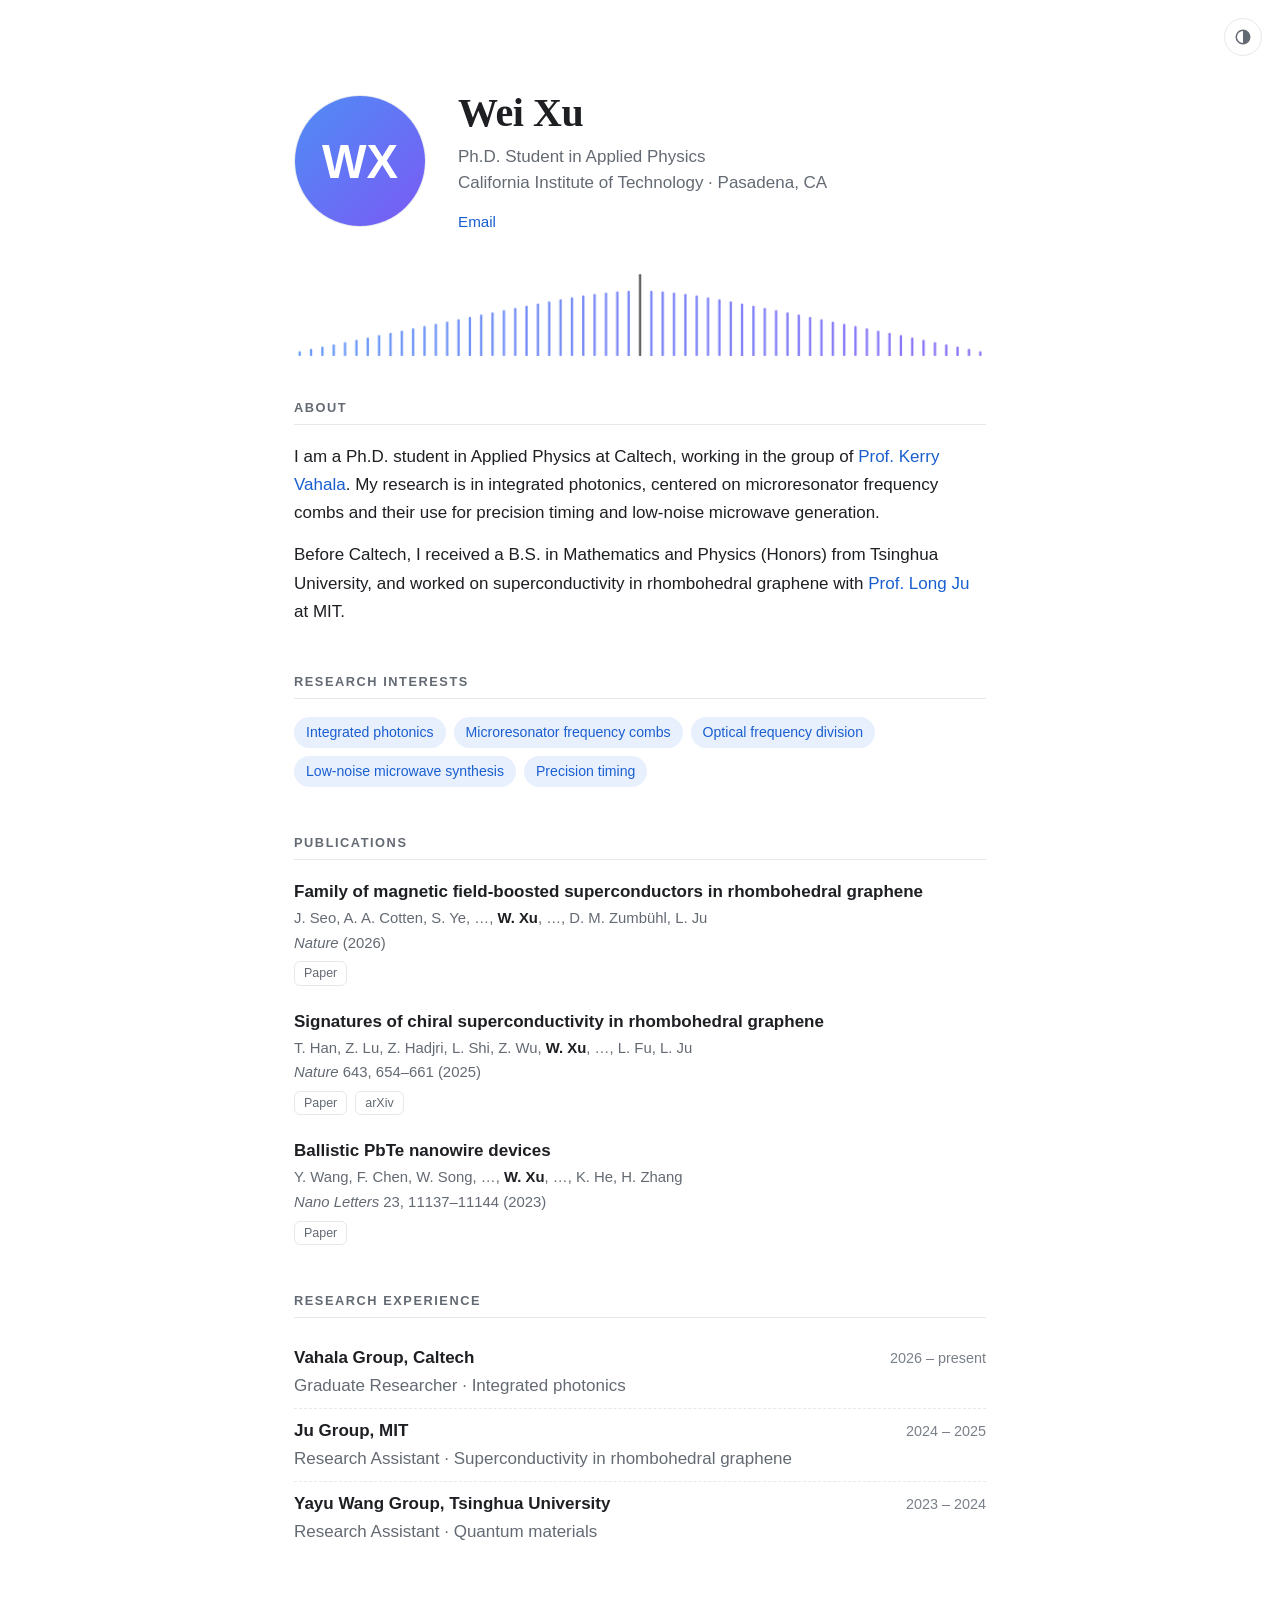
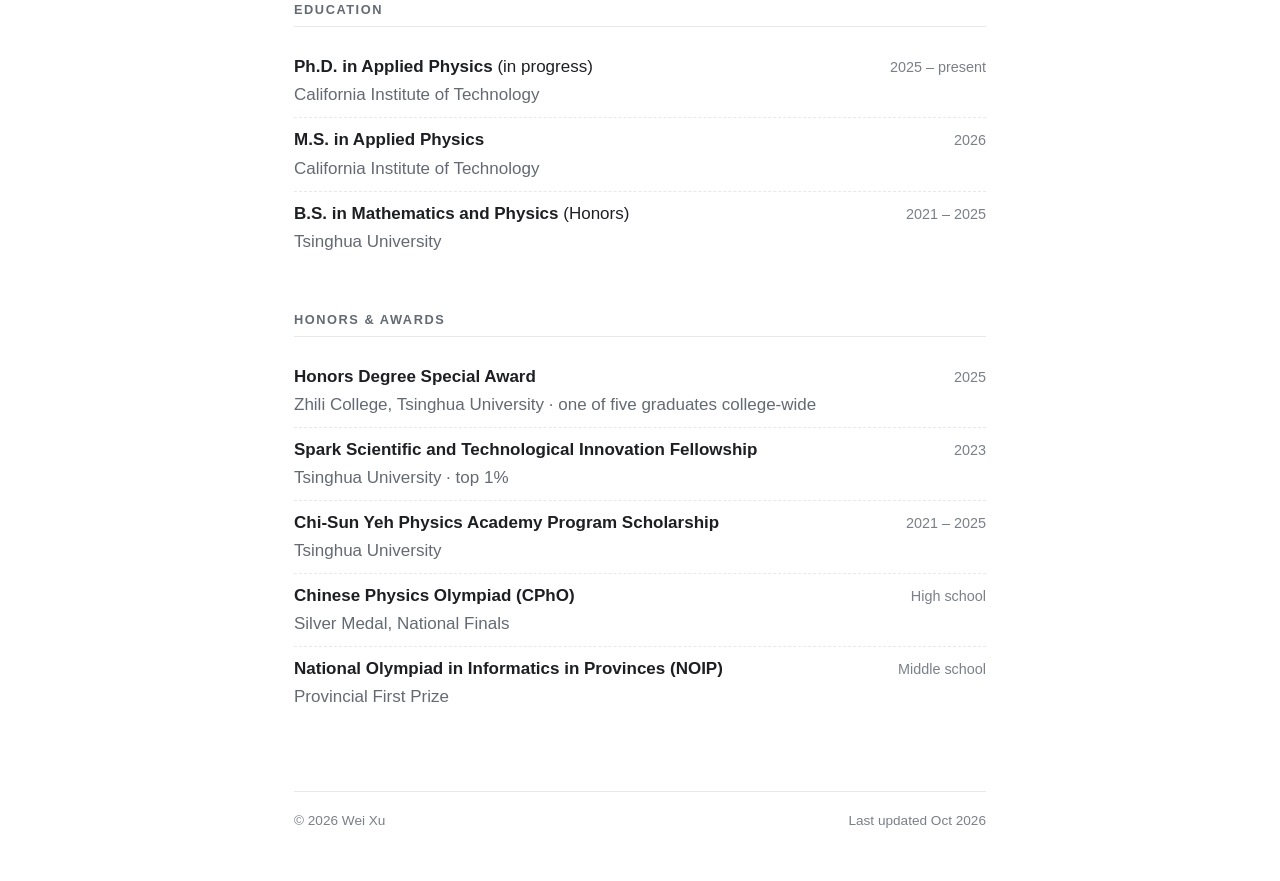
==== index.html @ b60758b2 "Add frequency-comb motif, serif name, fuller header, share tags Co-Authored-By: Claude Opus 5.5 <nor" ====
<!doctype html>
<html lang="en">
<head>
  <meta charset="utf-8">
  <meta name="viewport" content="width=device-width, initial-scale=1">
  <title>Wei Xu · Caltech Applied Physics</title>
  <meta name="description" content="Wei Xu, Ph.D. student in Applied Physics at Caltech, working on integrated photonics and microresonator frequency combs.">
  <meta property="og:type" content="website">
  <meta property="og:url" content="https://its-vv.github.io/">
  <meta property="og:title" content="Wei Xu · Caltech Applied Physics">
  <meta property="og:description" content="Ph.D. student in Applied Physics at Caltech, working on integrated photonics and microresonator frequency combs.">
  <meta name="twitter:card" content="summary">
  <link rel="icon" href="assets/favicon.svg" type="image/svg+xml">
  <link rel="stylesheet" href="assets/style.css">
  <script>
    // Apply a saved theme choice before first paint to avoid a flash.
    (function () {
      var t = localStorage.getItem("theme");
      if (t === "light" || t === "dark") document.documentElement.dataset.theme = t;
    })();
  </script>
</head>
<body>
  <button class="theme-toggle" type="button" aria-label="Toggle dark mode" title="Toggle dark mode">
    <svg viewBox="0 0 24 24" width="18" height="18" aria-hidden="true">
      <circle cx="12" cy="12" r="9" fill="none" stroke="currentColor" stroke-width="2"/>
      <path d="M12 3a9 9 0 0 1 0 18z" fill="currentColor"/>
    </svg>
  </button>

  <main>
    <!-- ============ HEADER ============ -->
    <header class="intro">
      <!-- Replace assets/avatar.svg with your photo, e.g. assets/photo.jpg -->
      <img class="avatar" src="assets/avatar.svg" alt="Wei Xu" width="132" height="132">
      <div>
        <h1>Wei Xu</h1>
        <p class="role">Ph.D. Student in Applied Physics<br>California Institute of Technology · <span class="nowrap">Pasadena, CA</span></p>
        <nav class="links" aria-label="Profiles">
          <!-- Address is assembled by script below to keep it away from simple scrapers. -->
          <a class="email" href="#" data-user="wxu3" data-domain="caltech.edu">Email</a>
        </nav>
      </div>
    </header>

    <!-- Decorative soliton-comb spectrum, drawn by the script at the bottom. -->
    <svg class="comb" aria-hidden="true" focusable="false"></svg>

    <!-- ============ ABOUT ============ -->
    <section id="about">
      <h2>About</h2>
      <p>
        I am a Ph.D. student in Applied Physics at Caltech, working in the group of
        <a href="https://www.vahala.caltech.edu/">Prof. Kerry Vahala</a>. My research is in
        integrated photonics, centered on microresonator frequency combs and their use for
        precision timing and low-noise microwave generation.
      </p>
      <p>
        Before Caltech, I received a B.S. in Mathematics and Physics (Honors) from Tsinghua
        University, and worked on superconductivity in rhombohedral graphene with
        <a href="https://physics.mit.edu/faculty/long-ju/">Prof. Long Ju</a> at MIT.
      </p>
    </section>

    <!-- ============ RESEARCH INTERESTS ============ -->
    <section id="interests">
      <h2>Research Interests</h2>
      <ul class="tags">
        <li>Integrated photonics</li>
        <li>Microresonator frequency combs</li>
        <li>Optical frequency division</li>
        <li>Low-noise microwave synthesis</li>
        <li>Precision timing</li>
      </ul>
    </section>

    <!-- ============ PUBLICATIONS ============ -->
    <section id="publications">
      <h2>Publications</h2>
      <ol class="pubs">
        <li>
          <a class="pub-title" href="https://doi.org/10.1038/s41586-026-10815-x">Family of magnetic field-boosted superconductors in rhombohedral graphene</a>
          <div class="pub-authors">J. Seo, A. A. Cotten, S. Ye, …, <strong>W. Xu</strong>, …, D. M. Zumbühl, L. Ju</div>
          <div class="pub-venue"><em>Nature</em> (2026)</div>
          <div class="pub-links"><a href="https://doi.org/10.1038/s41586-026-10815-x">Paper</a></div>
        </li>
        <li>
          <a class="pub-title" href="https://doi.org/10.1038/s41586-025-09169-7">Signatures of chiral superconductivity in rhombohedral graphene</a>
          <div class="pub-authors">T. Han, Z. Lu, Z. Hadjri, L. Shi, Z. Wu, <strong>W. Xu</strong>, …, L. Fu, L. Ju</div>
          <div class="pub-venue"><em>Nature</em> 643, 654–661 (2025)</div>
          <div class="pub-links"><a href="https://doi.org/10.1038/s41586-025-09169-7">Paper</a><a href="https://arxiv.org/abs/2408.15233">arXiv</a></div>
        </li>
        <li>
          <a class="pub-title" href="https://doi.org/10.1021/acs.nanolett.3c03604">Ballistic PbTe nanowire devices</a>
          <div class="pub-authors">Y. Wang, F. Chen, W. Song, …, <strong>W. Xu</strong>, …, K. He, H. Zhang</div>
          <div class="pub-venue"><em>Nano Letters</em> 23, 11137–11144 (2023)</div>
          <div class="pub-links"><a href="https://doi.org/10.1021/acs.nanolett.3c03604">Paper</a></div>
        </li>
      </ol>
    </section>

    <!-- ============ RESEARCH EXPERIENCE ============ -->
    <section id="experience">
      <h2>Research Experience</h2>
      <ul class="timeline">
        <li>
          <div><strong>Vahala Group, Caltech</strong><br><span class="muted">Graduate Researcher · Integrated photonics</span></div>
          <span class="years">2026 – present</span>
        </li>
        <li>
          <div><strong>Ju Group, MIT</strong><br><span class="muted">Research Assistant · Superconductivity in rhombohedral graphene</span></div>
          <span class="years">2024 – 2025</span>
        </li>
        <li>
          <div><strong>Yayu Wang Group, Tsinghua University</strong><br><span class="muted">Research Assistant · Quantum materials</span></div>
          <span class="years">2023 – 2024</span>
        </li>
      </ul>
    </section>

    <!-- ============ EDUCATION ============ -->
    <section id="education">
      <h2>Education</h2>
      <ul class="timeline">
        <li>
          <div><strong>Ph.D. in Applied Physics</strong> (in progress)<br><span class="muted">California Institute of Technology</span></div>
          <span class="years">2025 – present</span>
        </li>
        <li>
          <div><strong>M.S. in Applied Physics</strong><br><span class="muted">California Institute of Technology</span></div>
          <span class="years">2026</span>
        </li>
        <li>
          <div><strong>B.S. in Mathematics and Physics</strong> (Honors)<br><span class="muted">Tsinghua University</span></div>
          <span class="years">2021 – 2025</span>
        </li>
      </ul>
    </section>

    <!-- ============ HONORS ============ -->
    <section id="honors">
      <h2>Honors &amp; Awards</h2>
      <ul class="timeline">
        <li>
          <div><strong>Honors Degree Special Award</strong><br><span class="muted">Zhili College, Tsinghua University · one of five graduates college-wide</span></div>
          <span class="years">2025</span>
        </li>
        <li>
          <div><strong>Spark Scientific and Technological Innovation Fellowship</strong><br><span class="muted">Tsinghua University · top 1%</span></div>
          <span class="years">2023</span>
        </li>
        <li>
          <div><strong>Chi-Sun Yeh Physics Academy Program Scholarship</strong><br><span class="muted">Tsinghua University</span></div>
          <span class="years">2021 – 2025</span>
        </li>
        <li>
          <div><strong>Chinese Physics Olympiad (CPhO)</strong><br><span class="muted">Silver Medal, National Finals</span></div>
          <span class="years">High school</span>
        </li>
        <li>
          <div><strong>National Olympiad in Informatics in Provinces (NOIP)</strong><br><span class="muted">Provincial First Prize</span></div>
          <span class="years">Middle school</span>
        </li>
      </ul>
    </section>

    <footer>
      <span>© 2026 Wei Xu</span>
      <span>Last updated Oct 2026</span>
    </footer>
  </main>

  <script>
    // Soliton microcomb spectrum: sech^2 envelope on a dB scale, with the pump line on top.
    (function () {
      var svg = document.querySelector(".comb");
      var ns = "http://www.w3.org/2000/svg";
      var N = 61, W = 740, H = 88, mid = (N - 1) / 2;
      var width = 5, range = 50; // envelope width in lines, plotted dynamic range in dB
      svg.setAttribute("viewBox", "0 0 " + W + " " + H);
      svg.innerHTML =
        '<defs><linearGradient id="comb-fill" gradientUnits="userSpaceOnUse" x1="0" y1="0" x2="' + W + '" y2="0">' +
        '<stop offset="0" stop-color="#4f8df5"/><stop offset="1" stop-color="#7a5af5"/></linearGradient></defs>';
      for (var i = 0; i < N; i++) {
        var sech = 1 / Math.cosh((i - mid) / width);
        var dB = 20 * Math.log10(sech);
        var h = i === mid ? H : Math.max(3, 0.8 * H * (1 + dB / range));
        var r = document.createElementNS(ns, "rect");
        r.setAttribute("x", ((i + 0.5) * W / N - 1.25).toFixed(1));
        r.setAttribute("y", (H - h).toFixed(1));
        r.setAttribute("width", 2.5);
        r.setAttribute("height", h.toFixed(1));
        r.setAttribute("rx", 1.25);
        if (i === mid) r.setAttribute("class", "pump");
        r.style.animationDelay = Math.abs(i - mid) * 22 + "ms";
        svg.appendChild(r);
      }
    })();

    document.querySelectorAll("a.email").forEach(function (a) {
      a.href = "mailto:" + a.dataset.user + "@" + a.dataset.domain;
    });

    document.querySelector(".theme-toggle").addEventListener("click", function () {
      var root = document.documentElement;
      var current = root.dataset.theme ||
        (matchMedia("(prefers-color-scheme: dark)").matches ? "dark" : "light");
      var next = current === "dark" ? "light" : "dark";
      root.dataset.theme = next;
      localStorage.setItem("theme", next);
    });
  </script>
</body>
</html>
---- assets/style.css ----
/* ---------- Theme ---------- */
:root {
  --bg: #ffffff;
  --fg: #1d1f23;
  --muted: #646a73;
  --faint: #7a8089;
  --border: #e6e8eb;
  --card: #f6f7f9;
  --card-hover: #eef1f5;
  --accent: #1a5fd0;
  --accent-soft: #e8f0fd;
  color-scheme: light;
}

@media (prefers-color-scheme: dark) {
  :root:not([data-theme="light"]) {
    --bg: #111317;
    --fg: #e4e6ea;
    --muted: #a0a6af;
    --faint: #848a93;
    --border: #262a31;
    --card: #181b20;
    --card-hover: #1f232a;
    --accent: #7cacf8;
    --accent-soft: #1b2a42;
    color-scheme: dark;
  }
}

:root[data-theme="dark"] {
  --bg: #111317;
  --fg: #e4e6ea;
  --muted: #a0a6af;
  --faint: #848a93;
  --border: #262a31;
  --card: #181b20;
  --card-hover: #1f232a;
  --accent: #7cacf8;
  --accent-soft: #1b2a42;
  color-scheme: dark;
}

/* ---------- Base ---------- */
*,
*::before,
*::after { box-sizing: border-box; }

html { -webkit-text-size-adjust: 100%; }

body {
  margin: 0;
  background: var(--bg);
  color: var(--fg);
  font: 17px/1.65 -apple-system, BlinkMacSystemFont, "Segoe UI", "Inter", "Helvetica Neue", Arial, sans-serif;
  -webkit-font-smoothing: antialiased;
  transition: background-color 0.2s, color 0.2s;
}

main {
  max-width: 740px;
  margin: 0 auto;
  padding: 88px 24px 48px;
}

a {
  color: var(--accent);
  text-decoration: none;
}
a:hover { text-decoration: underline; text-underline-offset: 3px; }

h1, h2, h3 { line-height: 1.25; }

.muted { color: var(--muted); }
.nowrap { white-space: nowrap; }

/* ---------- Theme toggle ---------- */
.theme-toggle {
  position: absolute;
  top: 18px;
  right: 18px;
  width: 38px;
  height: 38px;
  display: grid;
  place-items: center;
  border: 1px solid var(--border);
  border-radius: 50%;
  background: var(--bg);
  color: var(--muted);
  cursor: pointer;
  transition: color 0.2s, border-color 0.2s;
}
.theme-toggle:hover { color: var(--fg); border-color: var(--faint); }

/* ---------- Header ---------- */
.intro {
  display: flex;
  align-items: center;
  gap: 32px;
  margin-bottom: 40px;
}

/* Frequency-comb divider */
.comb {
  display: block;
  width: 100%;
  height: auto;
  margin-bottom: 44px;
}
.comb rect {
  fill: url(#comb-fill);
  opacity: 0.85;
  transform-box: fill-box;
  transform-origin: bottom;
  animation: comb-grow 0.7s cubic-bezier(0.2, 0.7, 0.2, 1) both;
}
.comb rect.pump { fill: var(--fg); opacity: 0.7; }
@keyframes comb-grow { from { transform: scaleY(0); } }
@media (prefers-reduced-motion: reduce) {
  .comb rect { animation: none; }
}

.avatar {
  flex: none;
  width: 132px;
  height: 132px;
  border-radius: 50%;
  object-fit: cover;
  border: 1px solid var(--border);
}

.intro h1 {
  margin: 0 0 6px;
  font-family: "Iowan Old Style", "Palatino Linotype", Palatino, Charter, Georgia, serif;
  font-size: 2.5rem;
  font-weight: 600;
  letter-spacing: -0.01em;
}

.role {
  margin: 0 0 14px;
  color: var(--muted);
  line-height: 1.5;
}

.links {
  display: flex;
  flex-wrap: wrap;
  gap: 6px 18px;
  font-size: 0.95rem;
  font-weight: 500;
}

/* ---------- Sections ---------- */
section { margin-bottom: 48px; }

section h2 {
  margin: 0 0 18px;
  padding-bottom: 8px;
  border-bottom: 1px solid var(--border);
  font-size: 0.8rem;
  font-weight: 600;
  letter-spacing: 0.12em;
  text-transform: uppercase;
  color: var(--muted);
}

section p { margin: 0 0 14px; }

ul, ol { margin: 0; padding: 0; list-style: none; }

/* Interests */
.tags {
  display: flex;
  flex-wrap: wrap;
  gap: 8px;
}
.tags li {
  padding: 4px 12px;
  border-radius: 999px;
  background: var(--accent-soft);
  color: var(--accent);
  font-size: 0.88rem;
  font-weight: 500;
}

/* Publications */
.pubs li { margin-bottom: 22px; }
.pubs li:last-child { margin-bottom: 0; }

.pub-title {
  color: var(--fg);
  font-weight: 600;
}
.pub-title:hover { color: var(--accent); }

.pub-authors,
.pub-venue {
  color: var(--muted);
  font-size: 0.93rem;
}
.pub-authors strong { color: var(--fg); font-weight: 600; }

.pub-links {
  display: flex;
  gap: 8px;
  margin-top: 6px;
}
.pub-links a {
  padding: 1px 9px;
  border: 1px solid var(--border);
  border-radius: 6px;
  font-size: 0.78rem;
  font-weight: 500;
  color: var(--muted);
}
.pub-links a:hover {
  border-color: var(--accent);
  color: var(--accent);
  text-decoration: none;
}

/* Experience / Education / Honors */
.timeline li {
  display: flex;
  justify-content: space-between;
  align-items: baseline;
  gap: 16px;
  padding: 8px 0;
}
.timeline li + li { border-top: 1px dashed var(--border); }
.years {
  flex: none;
  color: var(--faint);
  font-size: 0.9rem;
  font-variant-numeric: tabular-nums;
}

/* Footer */
footer {
  display: flex;
  justify-content: space-between;
  margin-top: 72px;
  padding-top: 18px;
  border-top: 1px solid var(--border);
  color: var(--faint);
  font-size: 0.85rem;
}

/* ---------- Small screens ---------- */
@media (max-width: 600px) {
  body { font-size: 16px; }
  main { padding-top: 72px; }
  .intro {
    flex-direction: column;
    align-items: flex-start;
    gap: 20px;
    margin-bottom: 44px;
  }
  .avatar { width: 108px; height: 108px; }
  .intro h1 { font-size: 2.2rem; }
  .comb { margin-bottom: 40px; }
  .timeline li { flex-direction: column; gap: 2px; }
  footer { flex-direction: column; gap: 4px; }
}
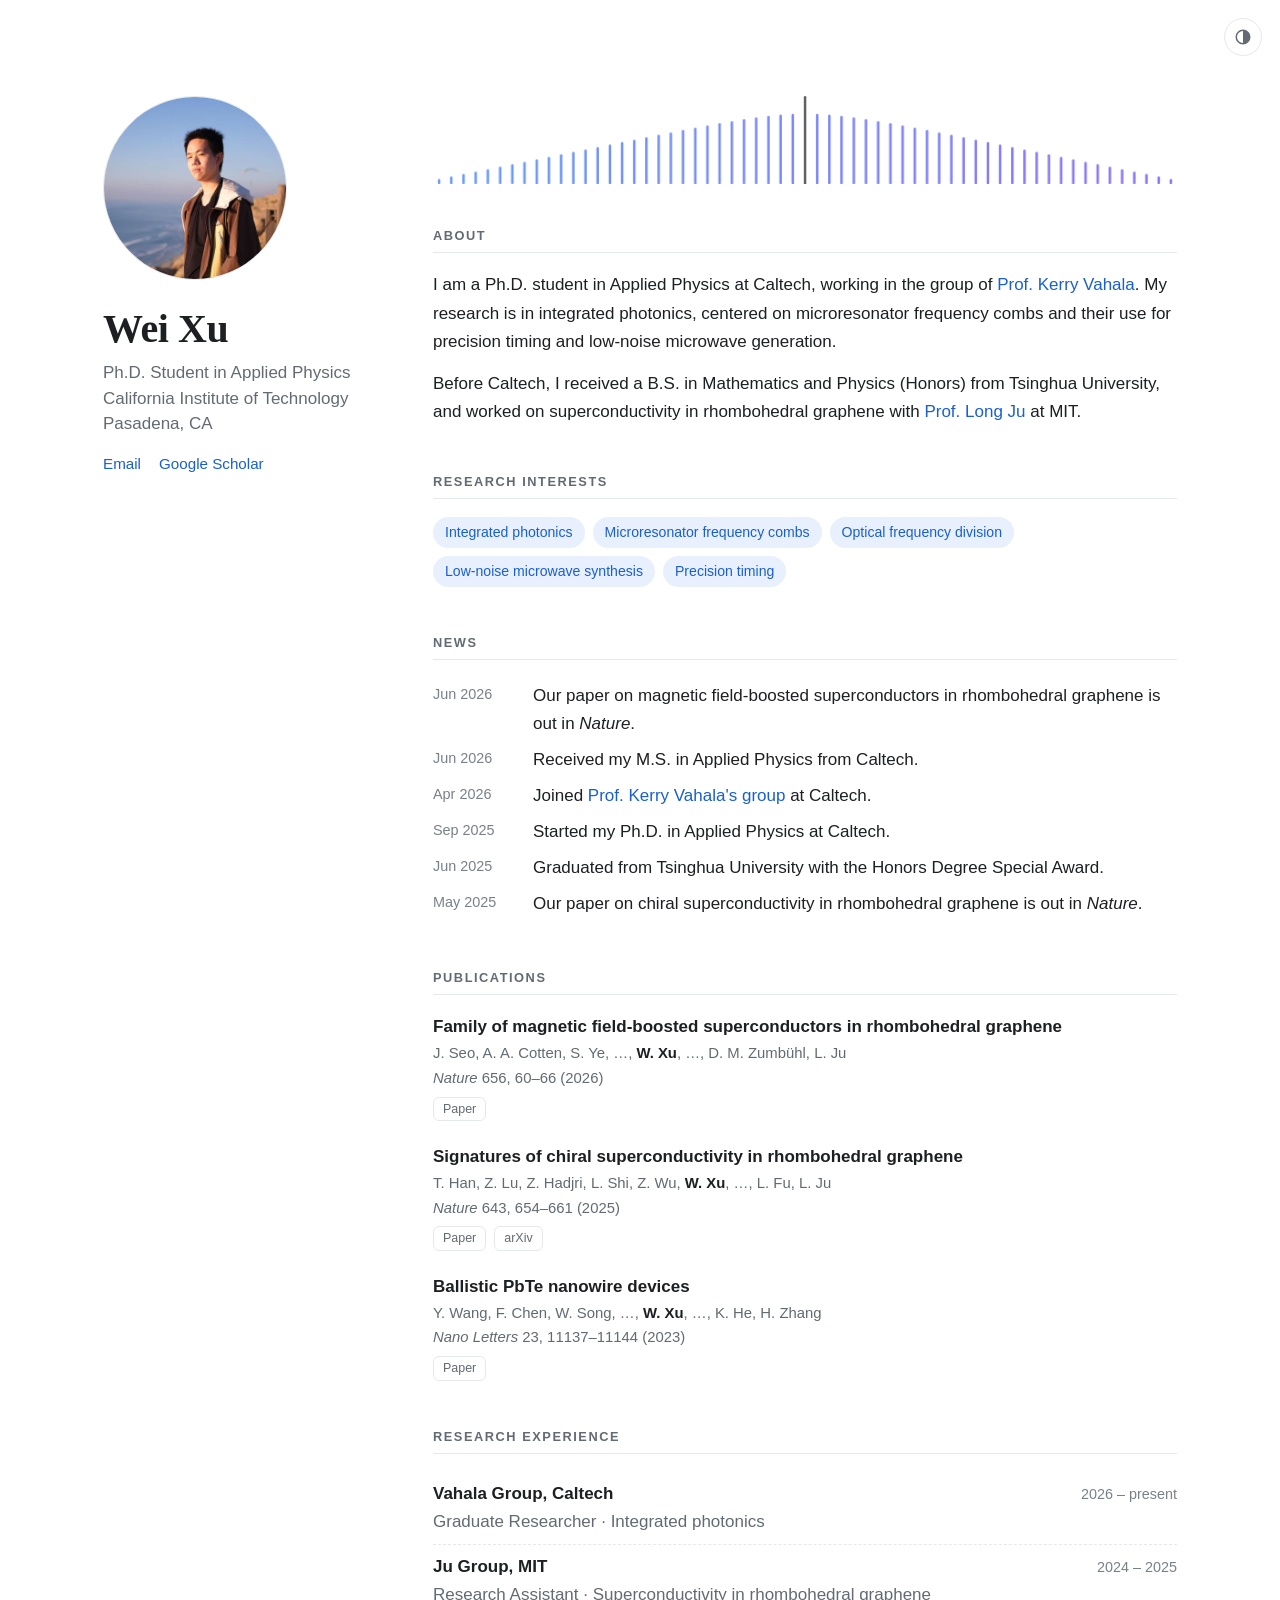
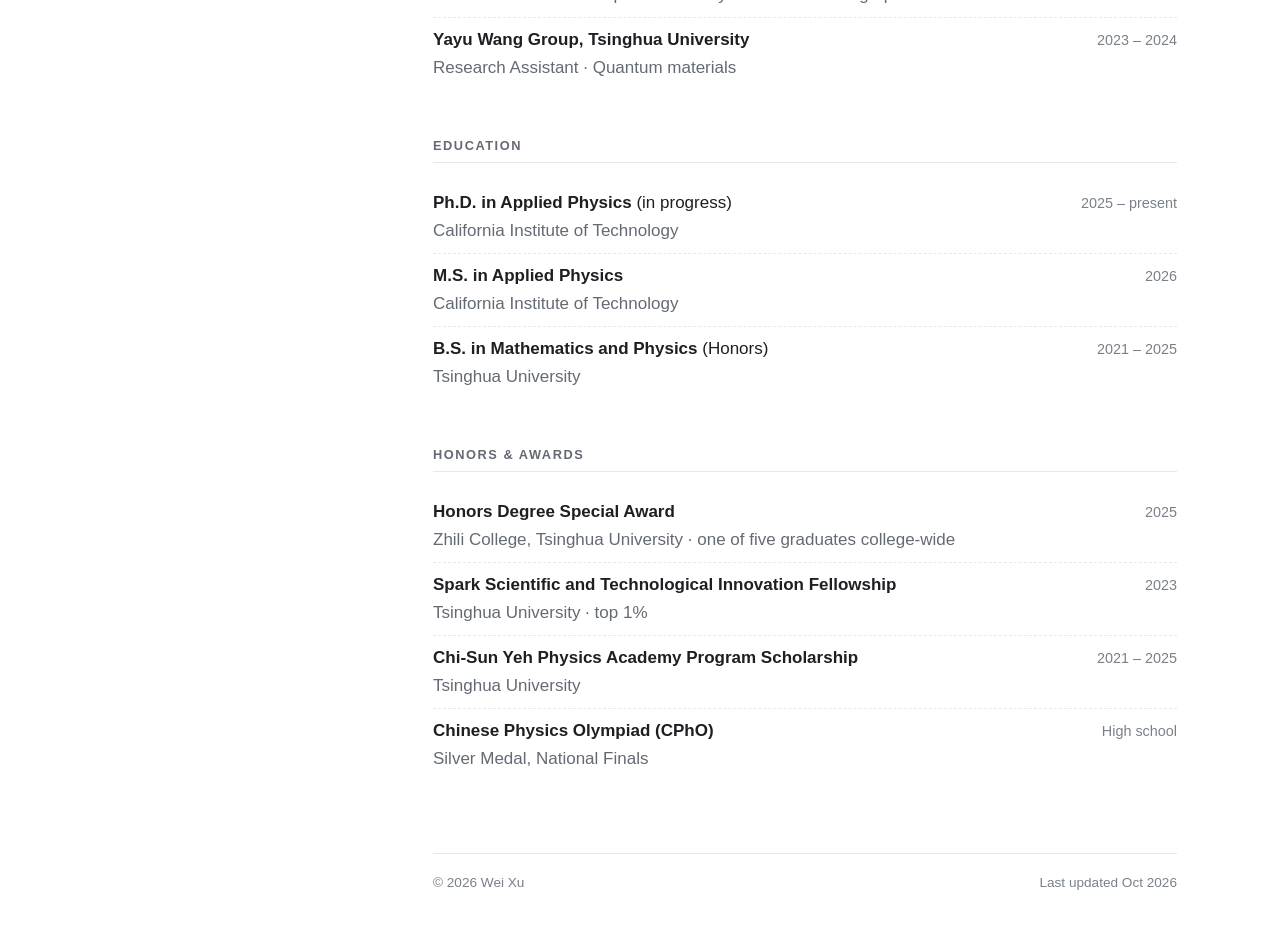
==== commit ecf41597: "Add photo, Scholar link, News, wide-screen sidebar layout Co-Authored-By: Claude Opus 5.5 <noreply@a" ====
--- a/index.html
+++ b/index.html
@@ -31,18 +31,19 @@
   <main>
     <!-- ============ HEADER ============ -->
     <header class="intro">
-      <!-- Replace assets/avatar.svg with your photo, e.g. assets/photo.jpg -->
-      <img class="avatar" src="assets/avatar.svg" alt="Wei Xu" width="132" height="132">
+      <img class="avatar" src="assets/photo.jpg" alt="Wei Xu" width="132" height="132">
       <div>
         <h1>Wei Xu</h1>
-        <p class="role">Ph.D. Student in Applied Physics<br>California Institute of Technology · <span class="nowrap">Pasadena, CA</span></p>
+        <p class="role">Ph.D. Student in Applied Physics<br>California Institute of Technology<br>Pasadena, CA</p>
         <nav class="links" aria-label="Profiles">
           <!-- Address is assembled by script below to keep it away from simple scrapers. -->
           <a class="email" href="#" data-user="wxu3" data-domain="caltech.edu">Email</a>
+          <a href="https://scholar.google.com/citations?user=U3ncA_IAAAAJ">Google Scholar</a>
         </nav>
       </div>
     </header>
 
+    <div class="content">
     <!-- Decorative soliton-comb spectrum, drawn by the script at the bottom. -->
     <svg class="comb" aria-hidden="true" focusable="false"></svg>
 
@@ -74,6 +75,19 @@
       </ul>
     </section>
 
+    <!-- ============ NEWS ============ -->
+    <section id="news">
+      <h2>News</h2>
+      <ul class="news">
+        <li><time datetime="2026-06">Jun 2026</time><span>Our paper on magnetic field-boosted superconductors in rhombohedral graphene is out in <em>Nature</em>.</span></li>
+        <li><time datetime="2026-06">Jun 2026</time><span>Received my M.S. in Applied Physics from Caltech.</span></li>
+        <li><time datetime="2026-04">Apr 2026</time><span>Joined <a href="https://www.vahala.caltech.edu/">Prof. Kerry Vahala's group</a> at Caltech.</span></li>
+        <li><time datetime="2025-09">Sep 2025</time><span>Started my Ph.D. in Applied Physics at Caltech.</span></li>
+        <li><time datetime="2025-06">Jun 2025</time><span>Graduated from Tsinghua University with the Honors Degree Special Award.</span></li>
+        <li><time datetime="2025-05">May 2025</time><span>Our paper on chiral superconductivity in rhombohedral graphene is out in <em>Nature</em>.</span></li>
+      </ul>
+    </section>
+
     <!-- ============ PUBLICATIONS ============ -->
     <section id="publications">
       <h2>Publications</h2>
@@ -81,7 +95,7 @@
         <li>
           <a class="pub-title" href="https://doi.org/10.1038/s41586-026-10815-x">Family of magnetic field-boosted superconductors in rhombohedral graphene</a>
           <div class="pub-authors">J. Seo, A. A. Cotten, S. Ye, …, <strong>W. Xu</strong>, …, D. M. Zumbühl, L. Ju</div>
-          <div class="pub-venue"><em>Nature</em> (2026)</div>
+          <div class="pub-venue"><em>Nature</em> 656, 60–66 (2026)</div>
           <div class="pub-links"><a href="https://doi.org/10.1038/s41586-026-10815-x">Paper</a></div>
         </li>
         <li>
@@ -157,10 +171,6 @@
           <div><strong>Chinese Physics Olympiad (CPhO)</strong><br><span class="muted">Silver Medal, National Finals</span></div>
           <span class="years">High school</span>
         </li>
-        <li>
-          <div><strong>National Olympiad in Informatics in Provinces (NOIP)</strong><br><span class="muted">Provincial First Prize</span></div>
-          <span class="years">Middle school</span>
-        </li>
       </ul>
     </section>
 
@@ -168,6 +178,7 @@
       <span>© 2026 Wei Xu</span>
       <span>Last updated Oct 2026</span>
     </footer>
+    </div>
   </main>
 
   <script>
--- a/assets/style.css
+++ b/assets/style.css
@@ -71,7 +71,6 @@
 h1, h2, h3 { line-height: 1.25; }
 
 .muted { color: var(--muted); }
-.nowrap { white-space: nowrap; }
 
 /* ---------- Theme toggle ---------- */
 .theme-toggle {
@@ -183,6 +182,20 @@
   font-weight: 500;
 }
 
+/* News */
+.news li {
+  display: grid;
+  grid-template-columns: 88px 1fr;
+  gap: 12px;
+  padding: 4px 0;
+}
+.news time {
+  color: var(--faint);
+  font-size: 0.9rem;
+  font-variant-numeric: tabular-nums;
+  padding-top: 1px;
+}
+
 /* Publications */
 .pubs li { margin-bottom: 22px; }
 .pubs li:last-child { margin-bottom: 0; }
@@ -257,8 +270,30 @@
     margin-bottom: 44px;
   }
   .avatar { width: 108px; height: 108px; }
+  .news li { grid-template-columns: 1fr; gap: 0; padding: 6px 0; }
   .intro h1 { font-size: 2.2rem; }
   .comb { margin-bottom: 40px; }
   .timeline li { flex-direction: column; gap: 2px; }
   footer { flex-direction: column; gap: 4px; }
 }
+
+/* ---------- Wide screens: profile in a sticky sidebar ---------- */
+@media (min-width: 1080px) {
+  main {
+    display: grid;
+    grid-template-columns: 250px minmax(0, 1fr);
+    column-gap: 80px;
+    align-items: start;
+    max-width: 1170px;
+    padding: 96px 48px 48px;
+  }
+  .intro {
+    position: sticky;
+    top: 96px;
+    flex-direction: column;
+    align-items: flex-start;
+    gap: 24px;
+    margin-bottom: 0;
+  }
+  .avatar { width: 184px; height: 184px; }
+}
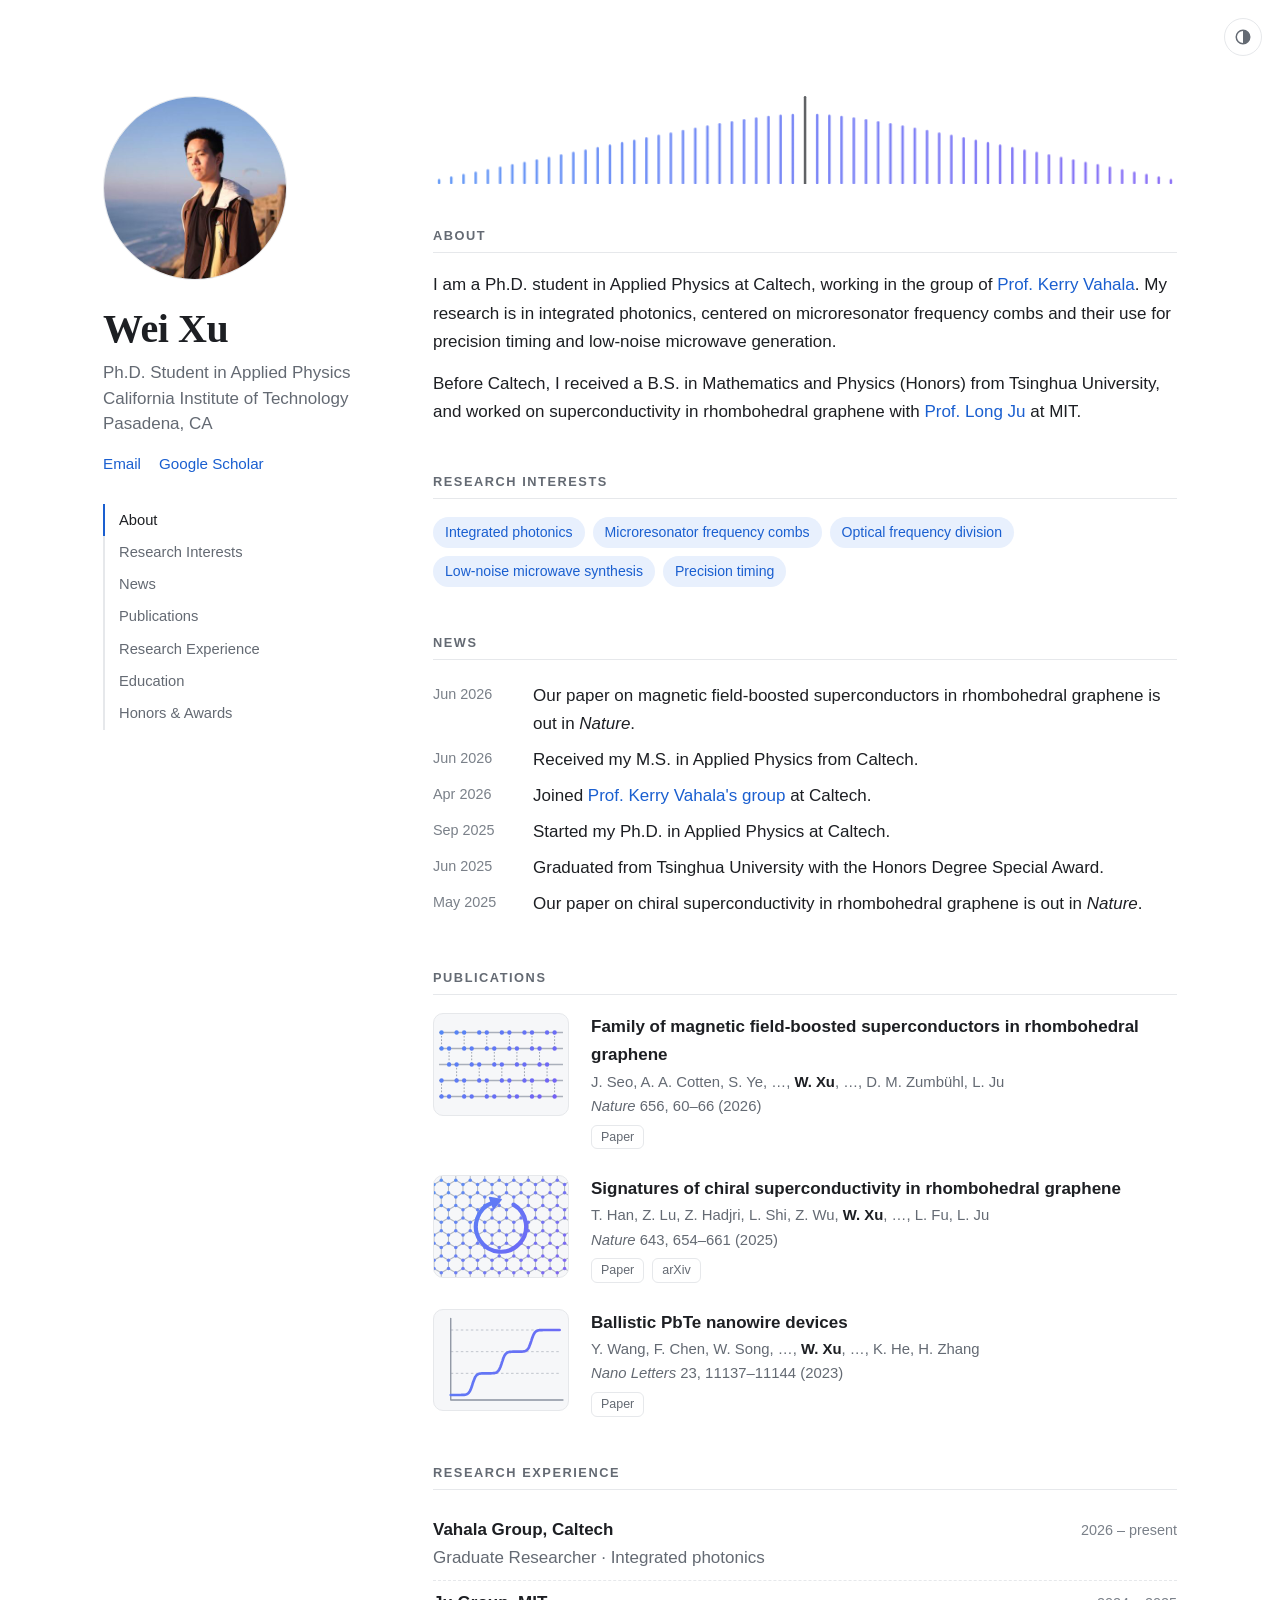
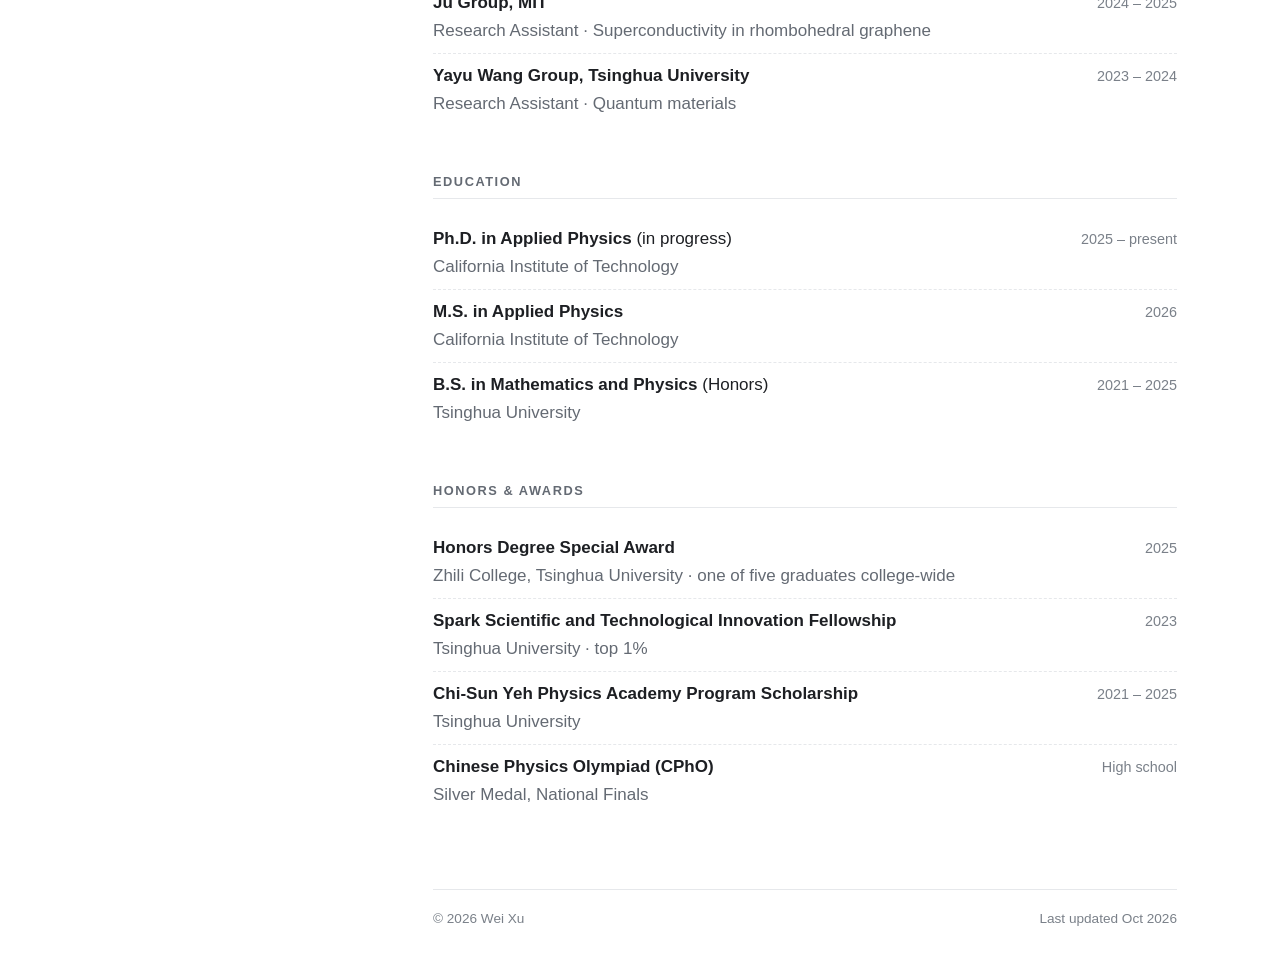
==== commit ca4c6da1: "Add publication thumbnails and sidebar section navigation Co-Authored-By: Claude Opus 5.5 <noreply@a" ====
--- a/index.html
+++ b/index.html
@@ -36,15 +36,25 @@
         <h1>Wei Xu</h1>
         <p class="role">Ph.D. Student in Applied Physics<br>California Institute of Technology<br>Pasadena, CA</p>
         <nav class="links" aria-label="Profiles">
-          <!-- Address is assembled by script below to keep it away from simple scrapers. -->
+          <!-- Address is assembled by assets/main.js to keep it away from simple scrapers. -->
           <a class="email" href="#" data-user="wxu3" data-domain="caltech.edu">Email</a>
           <a href="https://scholar.google.com/citations?user=U3ncA_IAAAAJ">Google Scholar</a>
         </nav>
       </div>
+      <!-- Section navigation, shown in the sidebar on wide screens. -->
+      <nav class="toc" aria-label="Sections">
+        <a href="#about">About</a>
+        <a href="#interests">Research Interests</a>
+        <a href="#news">News</a>
+        <a href="#publications">Publications</a>
+        <a href="#experience">Research Experience</a>
+        <a href="#education">Education</a>
+        <a href="#honors">Honors &amp; Awards</a>
+      </nav>
     </header>
 
     <div class="content">
-    <!-- Decorative soliton-comb spectrum, drawn by the script at the bottom. -->
+    <!-- Decorative soliton-comb spectrum, drawn by assets/main.js. -->
     <svg class="comb" aria-hidden="true" focusable="false"></svg>
 
     <!-- ============ ABOUT ============ -->
@@ -93,22 +103,31 @@
       <h2>Publications</h2>
       <ol class="pubs">
         <li>
-          <a class="pub-title" href="https://doi.org/10.1038/s41586-026-10815-x">Family of magnetic field-boosted superconductors in rhombohedral graphene</a>
-          <div class="pub-authors">J. Seo, A. A. Cotten, S. Ye, …, <strong>W. Xu</strong>, …, D. M. Zumbühl, L. Ju</div>
-          <div class="pub-venue"><em>Nature</em> 656, 60–66 (2026)</div>
-          <div class="pub-links"><a href="https://doi.org/10.1038/s41586-026-10815-x">Paper</a></div>
-        </li>
-        <li>
-          <a class="pub-title" href="https://doi.org/10.1038/s41586-025-09169-7">Signatures of chiral superconductivity in rhombohedral graphene</a>
-          <div class="pub-authors">T. Han, Z. Lu, Z. Hadjri, L. Shi, Z. Wu, <strong>W. Xu</strong>, …, L. Fu, L. Ju</div>
-          <div class="pub-venue"><em>Nature</em> 643, 654–661 (2025)</div>
-          <div class="pub-links"><a href="https://doi.org/10.1038/s41586-025-09169-7">Paper</a><a href="https://arxiv.org/abs/2408.15233">arXiv</a></div>
-        </li>
-        <li>
-          <a class="pub-title" href="https://doi.org/10.1021/acs.nanolett.3c03604">Ballistic PbTe nanowire devices</a>
-          <div class="pub-authors">Y. Wang, F. Chen, W. Song, …, <strong>W. Xu</strong>, …, K. He, H. Zhang</div>
-          <div class="pub-venue"><em>Nano Letters</em> 23, 11137–11144 (2023)</div>
-          <div class="pub-links"><a href="https://doi.org/10.1021/acs.nanolett.3c03604">Paper</a></div>
+          <img class="pub-thumb" src="assets/thumb-rhombohedral.svg" alt="" width="160" height="120" loading="lazy">
+          <div>
+            <a class="pub-title" href="https://doi.org/10.1038/s41586-026-10815-x">Family of magnetic field-boosted superconductors in rhombohedral graphene</a>
+            <div class="pub-authors">J. Seo, A. A. Cotten, S. Ye, …, <strong>W. Xu</strong>, …, D. M. Zumbühl, L. Ju</div>
+            <div class="pub-venue"><em>Nature</em> 656, 60–66 (2026)</div>
+            <div class="pub-links"><a href="https://doi.org/10.1038/s41586-026-10815-x">Paper</a></div>
+          </div>
+        </li>
+        <li>
+          <img class="pub-thumb" src="assets/thumb-chiral.svg" alt="" width="160" height="120" loading="lazy">
+          <div>
+            <a class="pub-title" href="https://doi.org/10.1038/s41586-025-09169-7">Signatures of chiral superconductivity in rhombohedral graphene</a>
+            <div class="pub-authors">T. Han, Z. Lu, Z. Hadjri, L. Shi, Z. Wu, <strong>W. Xu</strong>, …, L. Fu, L. Ju</div>
+            <div class="pub-venue"><em>Nature</em> 643, 654–661 (2025)</div>
+            <div class="pub-links"><a href="https://doi.org/10.1038/s41586-025-09169-7">Paper</a><a href="https://arxiv.org/abs/2408.15233">arXiv</a></div>
+          </div>
+        </li>
+        <li>
+          <img class="pub-thumb" src="assets/thumb-conductance.svg" alt="" width="160" height="120" loading="lazy">
+          <div>
+            <a class="pub-title" href="https://doi.org/10.1021/acs.nanolett.3c03604">Ballistic PbTe nanowire devices</a>
+            <div class="pub-authors">Y. Wang, F. Chen, W. Song, …, <strong>W. Xu</strong>, …, K. He, H. Zhang</div>
+            <div class="pub-venue"><em>Nano Letters</em> 23, 11137–11144 (2023)</div>
+            <div class="pub-links"><a href="https://doi.org/10.1021/acs.nanolett.3c03604">Paper</a></div>
+          </div>
         </li>
       </ol>
     </section>
@@ -181,45 +200,6 @@
     </div>
   </main>
 
-  <script>
-    // Soliton microcomb spectrum: sech^2 envelope on a dB scale, with the pump line on top.
-    (function () {
-      var svg = document.querySelector(".comb");
-      var ns = "http://www.w3.org/2000/svg";
-      var N = 61, W = 740, H = 88, mid = (N - 1) / 2;
-      var width = 5, range = 50; // envelope width in lines, plotted dynamic range in dB
-      svg.setAttribute("viewBox", "0 0 " + W + " " + H);
-      svg.innerHTML =
-        '<defs><linearGradient id="comb-fill" gradientUnits="userSpaceOnUse" x1="0" y1="0" x2="' + W + '" y2="0">' +
-        '<stop offset="0" stop-color="#4f8df5"/><stop offset="1" stop-color="#7a5af5"/></linearGradient></defs>';
-      for (var i = 0; i < N; i++) {
-        var sech = 1 / Math.cosh((i - mid) / width);
-        var dB = 20 * Math.log10(sech);
-        var h = i === mid ? H : Math.max(3, 0.8 * H * (1 + dB / range));
-        var r = document.createElementNS(ns, "rect");
-        r.setAttribute("x", ((i + 0.5) * W / N - 1.25).toFixed(1));
-        r.setAttribute("y", (H - h).toFixed(1));
-        r.setAttribute("width", 2.5);
-        r.setAttribute("height", h.toFixed(1));
-        r.setAttribute("rx", 1.25);
-        if (i === mid) r.setAttribute("class", "pump");
-        r.style.animationDelay = Math.abs(i - mid) * 22 + "ms";
-        svg.appendChild(r);
-      }
-    })();
-
-    document.querySelectorAll("a.email").forEach(function (a) {
-      a.href = "mailto:" + a.dataset.user + "@" + a.dataset.domain;
-    });
-
-    document.querySelector(".theme-toggle").addEventListener("click", function () {
-      var root = document.documentElement;
-      var current = root.dataset.theme ||
-        (matchMedia("(prefers-color-scheme: dark)").matches ? "dark" : "light");
-      var next = current === "dark" ? "light" : "dark";
-      root.dataset.theme = next;
-      localStorage.setItem("theme", next);
-    });
-  </script>
+  <script src="assets/main.js"></script>
 </body>
 </html>
--- a/assets/style.css
+++ b/assets/style.css
@@ -45,7 +45,10 @@
 *::before,
 *::after { box-sizing: border-box; }
 
-html { -webkit-text-size-adjust: 100%; }
+html { -webkit-text-size-adjust: 100%; scroll-behavior: smooth; }
+@media (prefers-reduced-motion: reduce) {
+  html { scroll-behavior: auto; }
+}
 
 body {
   margin: 0;
@@ -141,6 +144,8 @@
   line-height: 1.5;
 }
 
+.toc { display: none; }
+
 .links {
   display: flex;
   flex-wrap: wrap;
@@ -150,7 +155,7 @@
 }
 
 /* ---------- Sections ---------- */
-section { margin-bottom: 48px; }
+section { margin-bottom: 48px; scroll-margin-top: 40px; }
 
 section h2 {
   margin: 0 0 18px;
@@ -197,7 +202,21 @@
 }
 
 /* Publications */
-.pubs li { margin-bottom: 22px; }
+.pubs li {
+  display: grid;
+  grid-template-columns: 136px minmax(0, 1fr);
+  gap: 22px;
+  align-items: start;
+  margin-bottom: 26px;
+}
+.pub-thumb {
+  display: block;
+  width: 100%;
+  height: auto;
+  border: 1px solid var(--border);
+  border-radius: 10px;
+  background: var(--card);
+}
 .pubs li:last-child { margin-bottom: 0; }
 
 .pub-title {
@@ -271,6 +290,7 @@
   }
   .avatar { width: 108px; height: 108px; }
   .news li { grid-template-columns: 1fr; gap: 0; padding: 6px 0; }
+  .pubs li { grid-template-columns: 84px minmax(0, 1fr); gap: 14px; }
   .intro h1 { font-size: 2.2rem; }
   .comb { margin-bottom: 40px; }
   .timeline li { flex-direction: column; gap: 2px; }
@@ -296,4 +316,26 @@
     margin-bottom: 0;
   }
   .avatar { width: 184px; height: 184px; }
-}
+
+  .toc {
+    display: flex;
+    flex-direction: column;
+    margin-top: 4px;
+    border-left: 2px solid var(--border);
+    font-size: 0.92rem;
+  }
+  .toc a {
+    margin-left: -2px;
+    padding: 4px 0 4px 14px;
+    border-left: 2px solid transparent;
+    color: var(--muted);
+    transition: color 0.15s, border-color 0.15s;
+  }
+  .toc a:hover { color: var(--fg); text-decoration: none; }
+  .toc a.active { color: var(--fg); border-left-color: var(--accent); font-weight: 500; }
+}
+
+/* Too short for the sidebar to fit on screen: let it scroll away. */
+@media (min-width: 1080px) and (max-height: 699px) {
+  .intro { position: static; }
+}
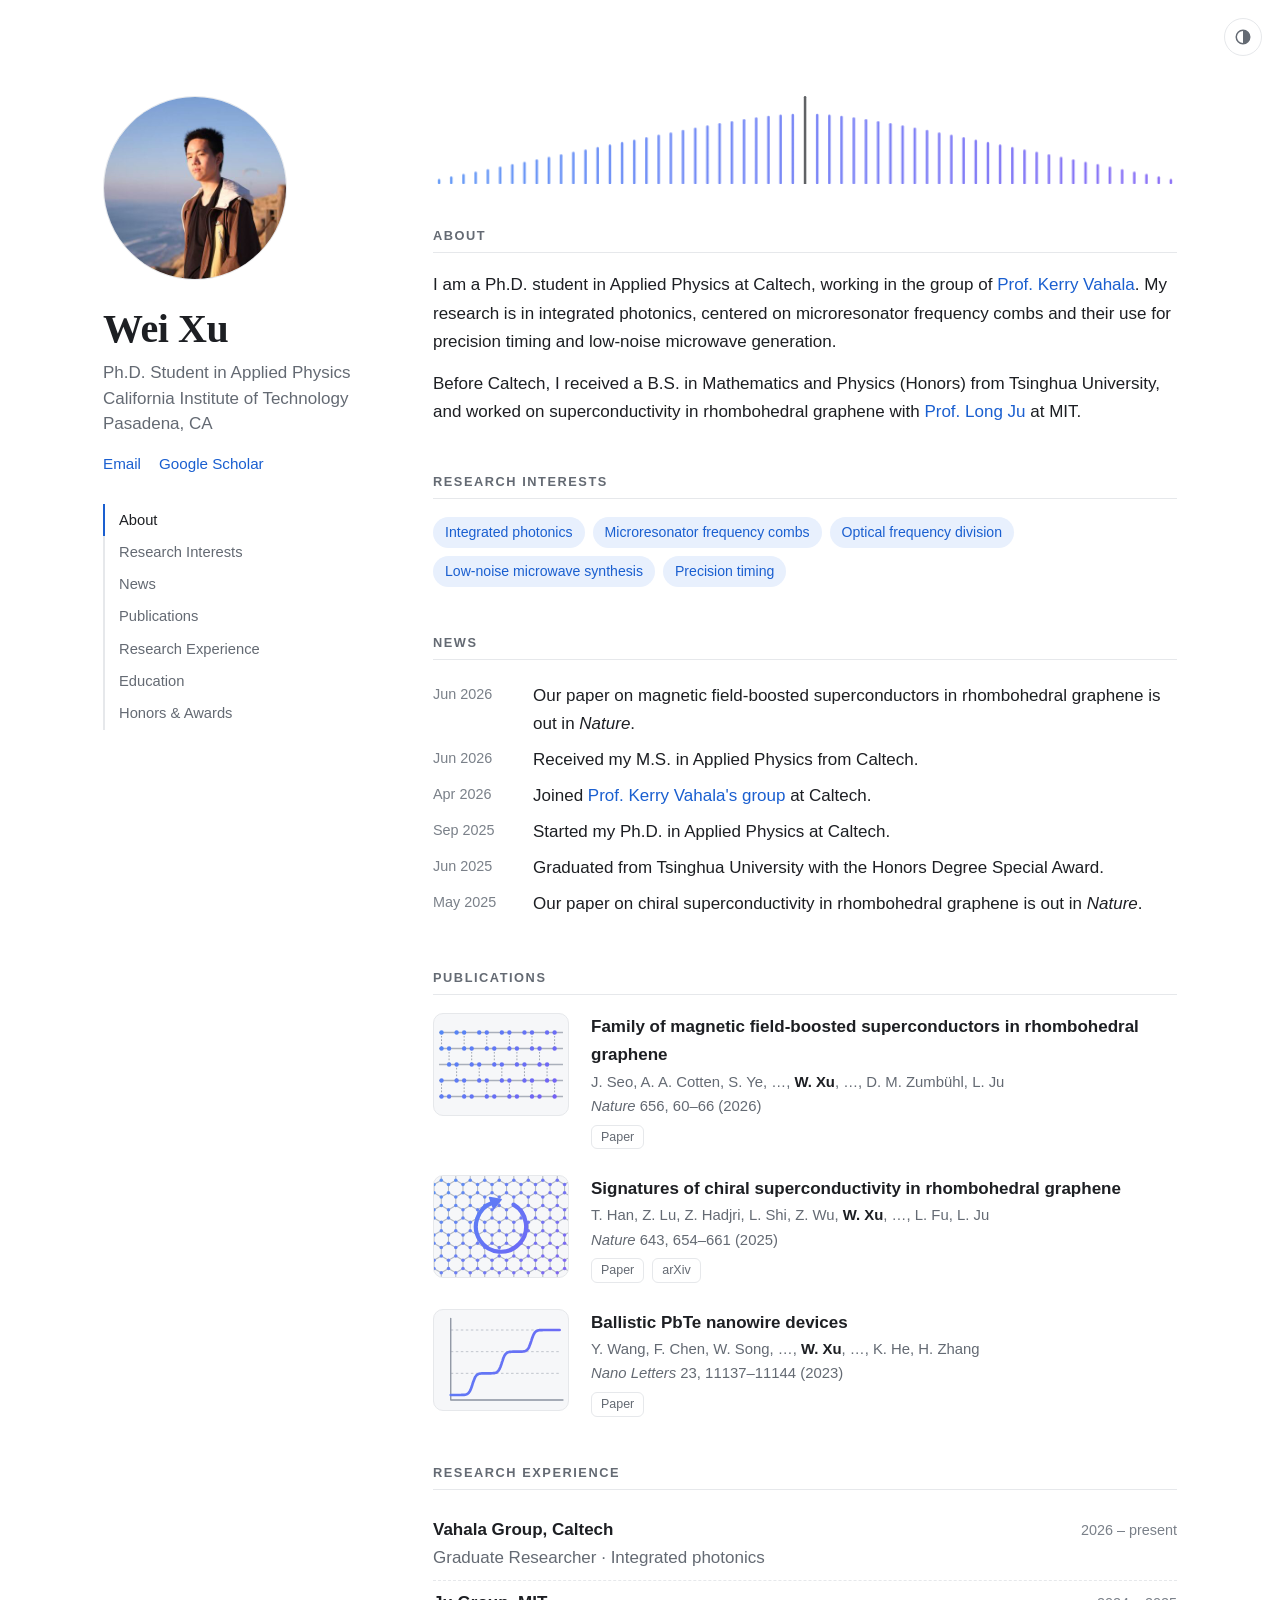
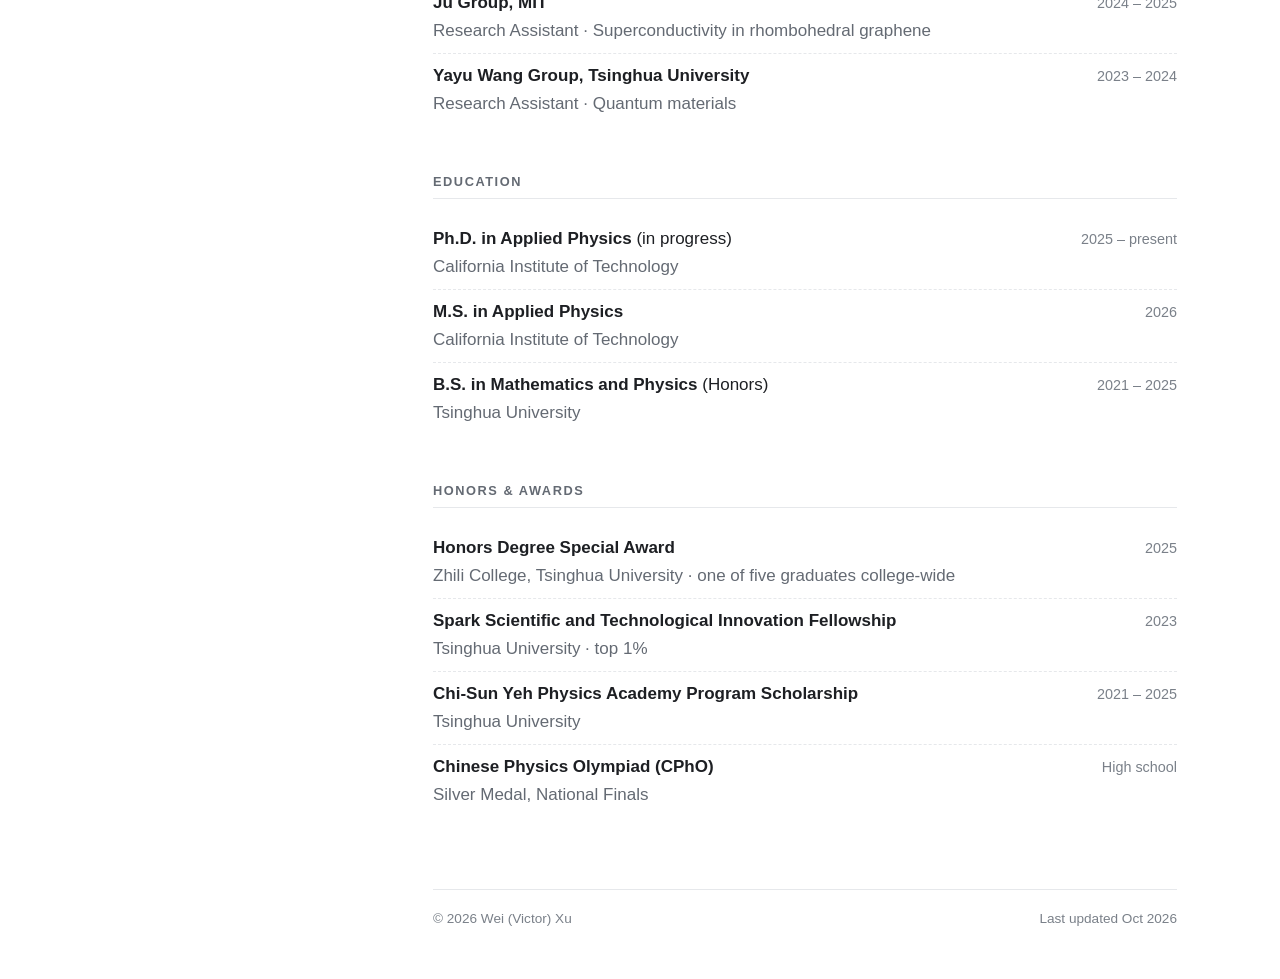
==== commit 7d5120c4: "Add Victor as an alternate name in footer and structured data" ====
--- a/index.html
+++ b/index.html
@@ -10,6 +10,25 @@
   <meta property="og:title" content="Wei Xu · Caltech Applied Physics">
   <meta property="og:description" content="Ph.D. student in Applied Physics at Caltech, working on integrated photonics and microresonator frequency combs.">
   <meta name="twitter:card" content="summary">
+  <link rel="canonical" href="https://its-vv.github.io/">
+  <script type="application/ld+json">
+  {
+    "@context": "https://schema.org",
+    "@type": "Person",
+    "name": "Wei Xu",
+    "alternateName": "Victor Xu",
+    "url": "https://its-vv.github.io/",
+    "jobTitle": "Ph.D. Student in Applied Physics",
+    "affiliation": {"@type": "CollegeOrUniversity", "name": "California Institute of Technology"},
+    "alumniOf": {"@type": "CollegeOrUniversity", "name": "Tsinghua University"},
+    "knowsAbout": ["Integrated photonics", "Microresonator frequency combs"],
+    "sameAs": [
+      "https://scholar.google.com/citations?user=U3ncA_IAAAAJ",
+      "https://www.linkedin.com/in/wei-xu-39236b2b1/",
+      "https://github.com/its-vv"
+    ]
+  }
+  </script>
   <link rel="icon" href="assets/favicon.svg" type="image/svg+xml">
   <link rel="stylesheet" href="assets/style.css">
   <script>
@@ -194,7 +213,7 @@
     </section>
 
     <footer>
-      <span>© 2026 Wei Xu</span>
+      <span>© 2026 Wei (Victor) Xu</span>
       <span>Last updated Oct 2026</span>
     </footer>
     </div>
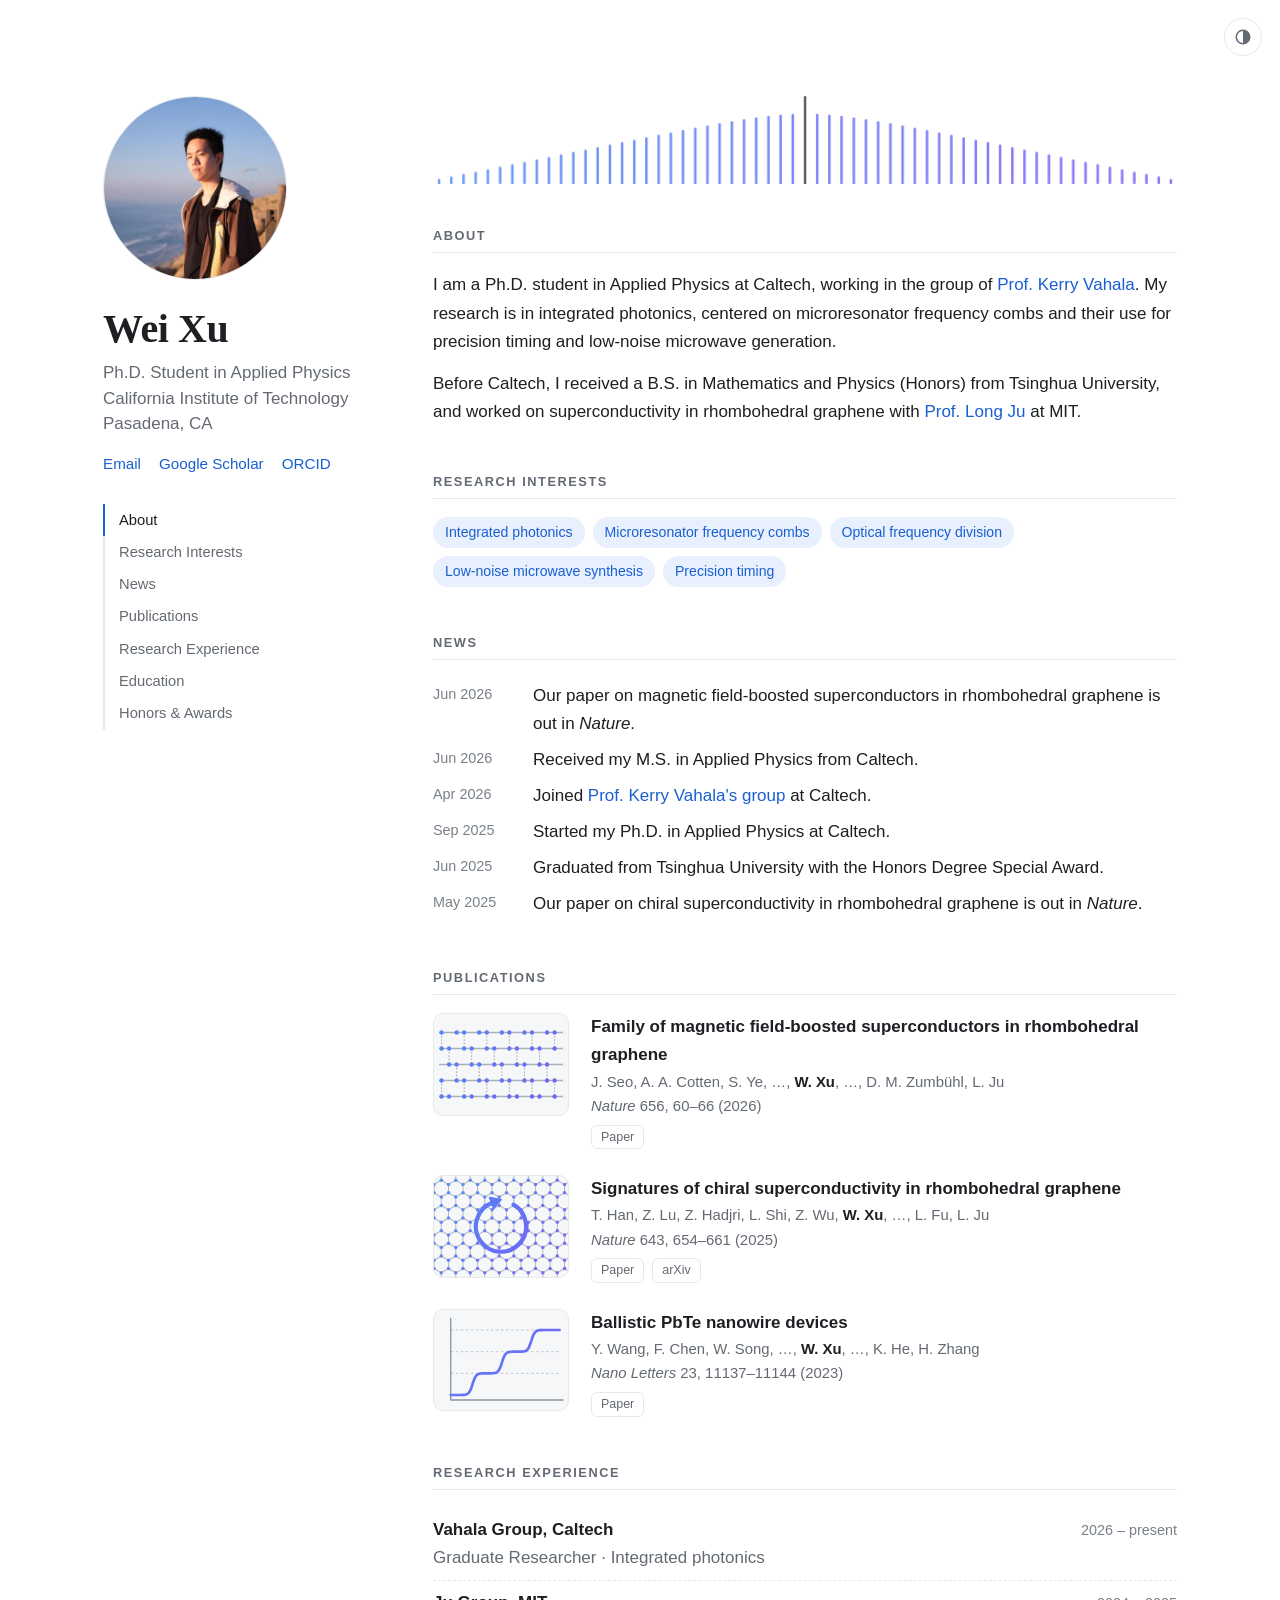
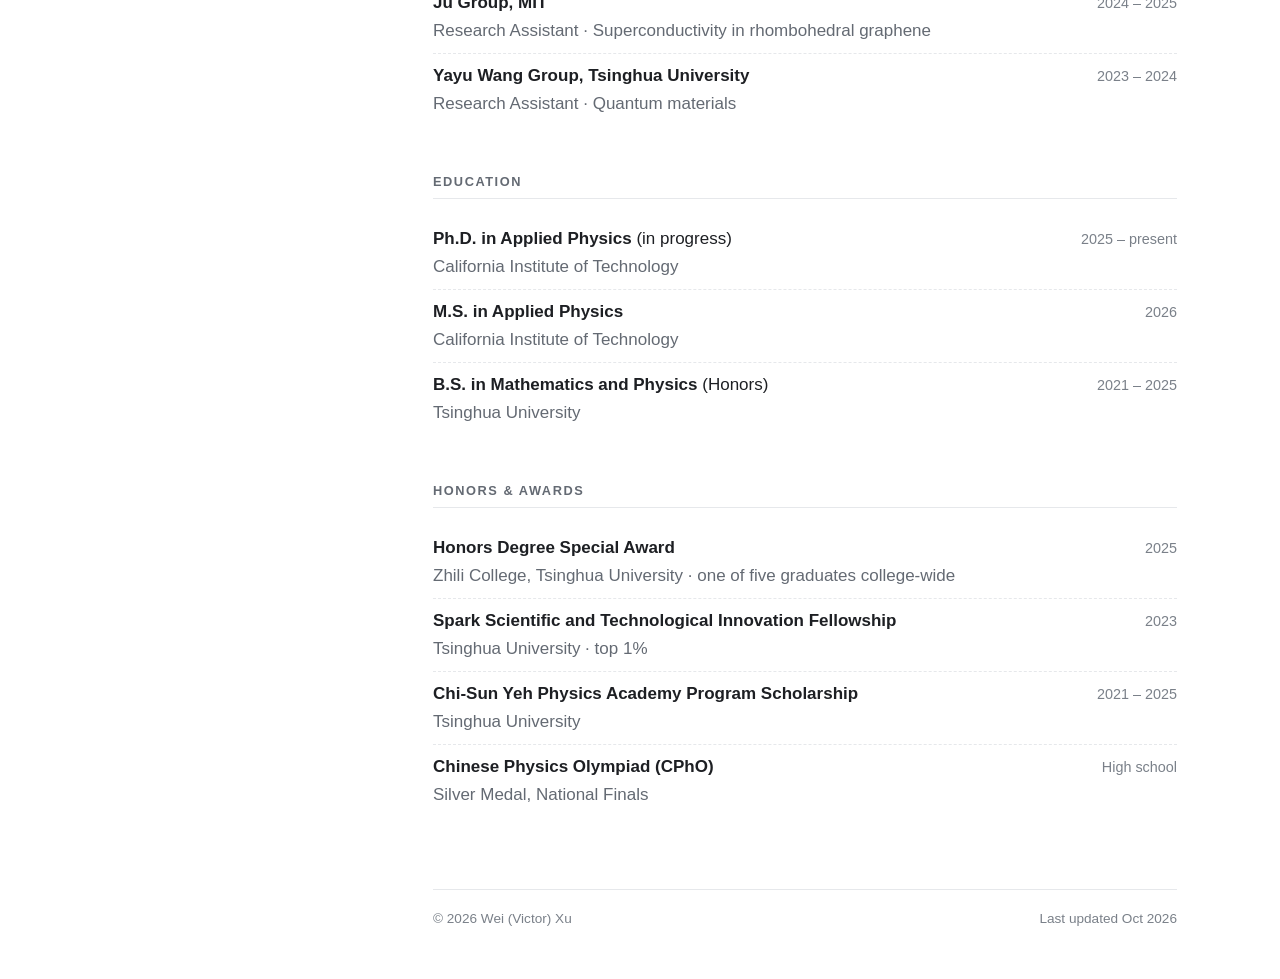
==== commit 7e57bb42: "Link ORCID in header and structured data" ====
--- a/index.html
+++ b/index.html
@@ -25,7 +25,8 @@
     "sameAs": [
       "https://scholar.google.com/citations?user=U3ncA_IAAAAJ",
       "https://www.linkedin.com/in/wei-xu-39236b2b1/",
-      "https://github.com/its-vv"
+      "https://github.com/its-vv",
+      "https://orcid.org/0009-0002-2698-9315"
     ]
   }
   </script>
@@ -58,6 +59,7 @@
           <!-- Address is assembled by assets/main.js to keep it away from simple scrapers. -->
           <a class="email" href="#" data-user="wxu3" data-domain="caltech.edu">Email</a>
           <a href="https://scholar.google.com/citations?user=U3ncA_IAAAAJ">Google Scholar</a>
+          <a href="https://orcid.org/0009-0002-2698-9315">ORCID</a>
         </nav>
       </div>
       <!-- Section navigation, shown in the sidebar on wide screens. -->
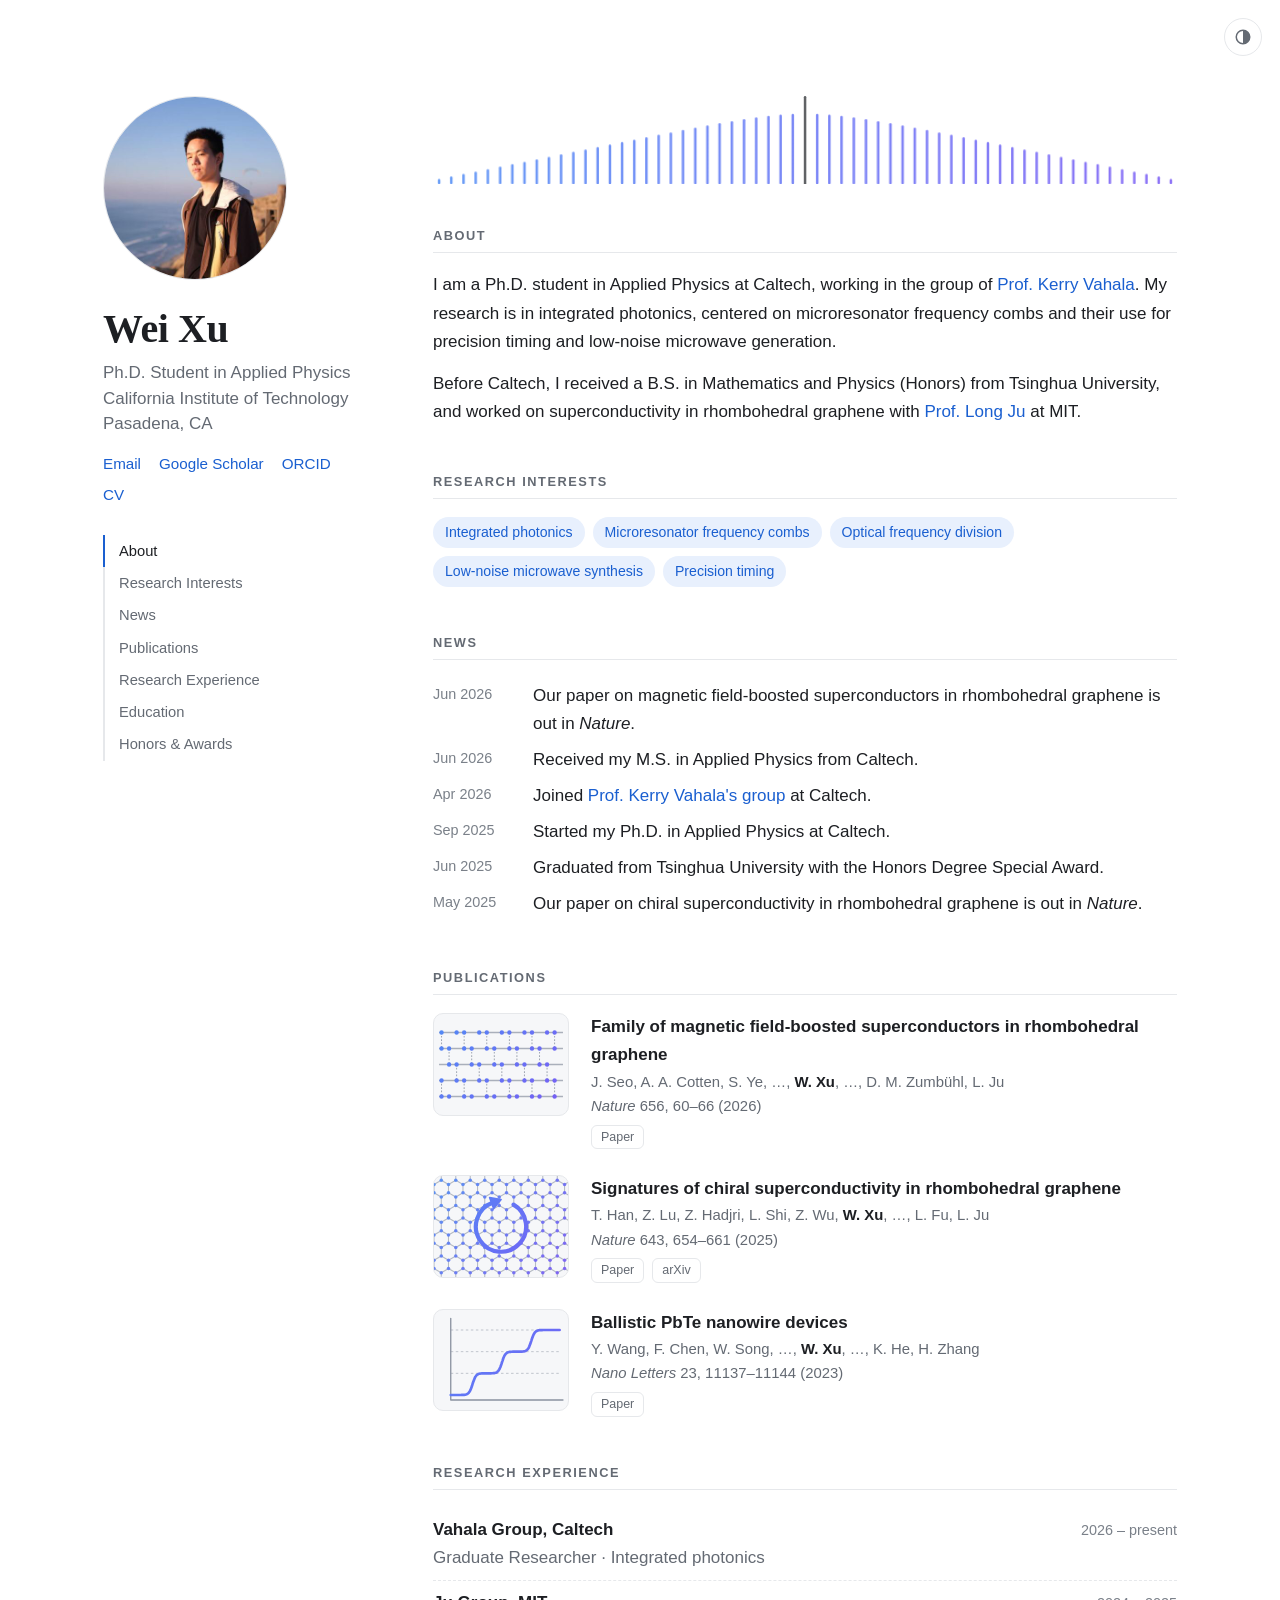
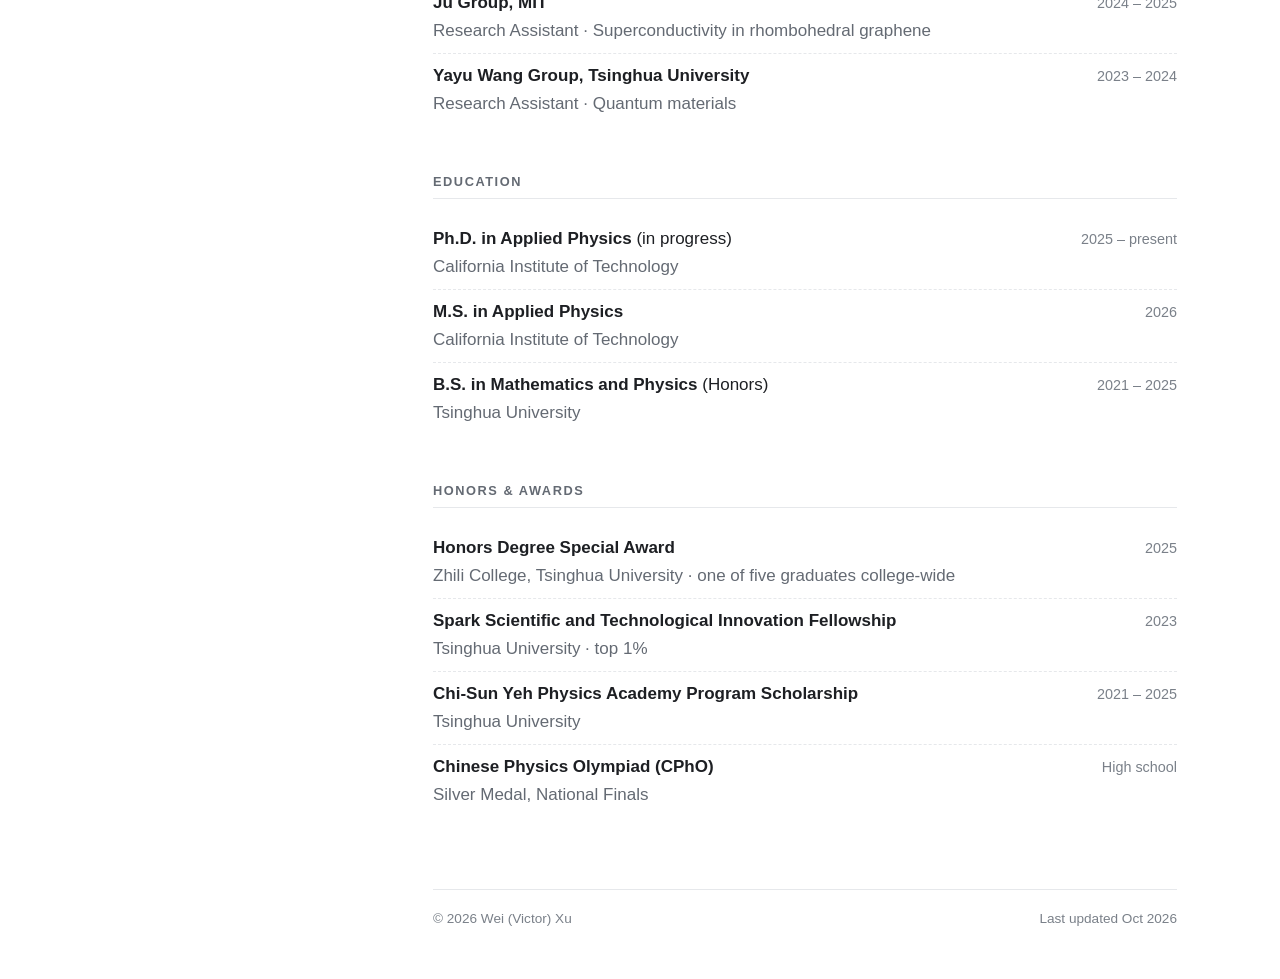
==== commit 57dd0e3b: "Add public CV and link it in the header" ====
--- a/index.html
+++ b/index.html
@@ -10,6 +10,9 @@
   <meta property="og:title" content="Wei Xu · Caltech Applied Physics">
   <meta property="og:description" content="Ph.D. student in Applied Physics at Caltech, working on integrated photonics and microresonator frequency combs.">
   <meta name="twitter:card" content="summary">
+  <meta property="og:image" content="https://its-vv.github.io/assets/photo.jpg">
+  <meta property="og:image:alt" content="Photo of Wei Xu">
+  <meta name="twitter:image" content="https://its-vv.github.io/assets/photo.jpg">
   <link rel="canonical" href="https://its-vv.github.io/">
   <script type="application/ld+json">
   {
@@ -24,7 +27,7 @@
     "knowsAbout": ["Integrated photonics", "Microresonator frequency combs"],
     "sameAs": [
       "https://scholar.google.com/citations?user=U3ncA_IAAAAJ",
-      "https://www.linkedin.com/in/wei-xu-39236b2b1/",
+      "https://www.linkedin.com/in/weixu-caltech/",
       "https://github.com/its-vv",
       "https://orcid.org/0009-0002-2698-9315"
     ]
@@ -60,6 +63,7 @@
           <a class="email" href="#" data-user="wxu3" data-domain="caltech.edu">Email</a>
           <a href="https://scholar.google.com/citations?user=U3ncA_IAAAAJ">Google Scholar</a>
           <a href="https://orcid.org/0009-0002-2698-9315">ORCID</a>
+          <a href="assets/Wei_Xu_CV.pdf">CV</a>
         </nav>
       </div>
       <!-- Section navigation, shown in the sidebar on wide screens. -->
